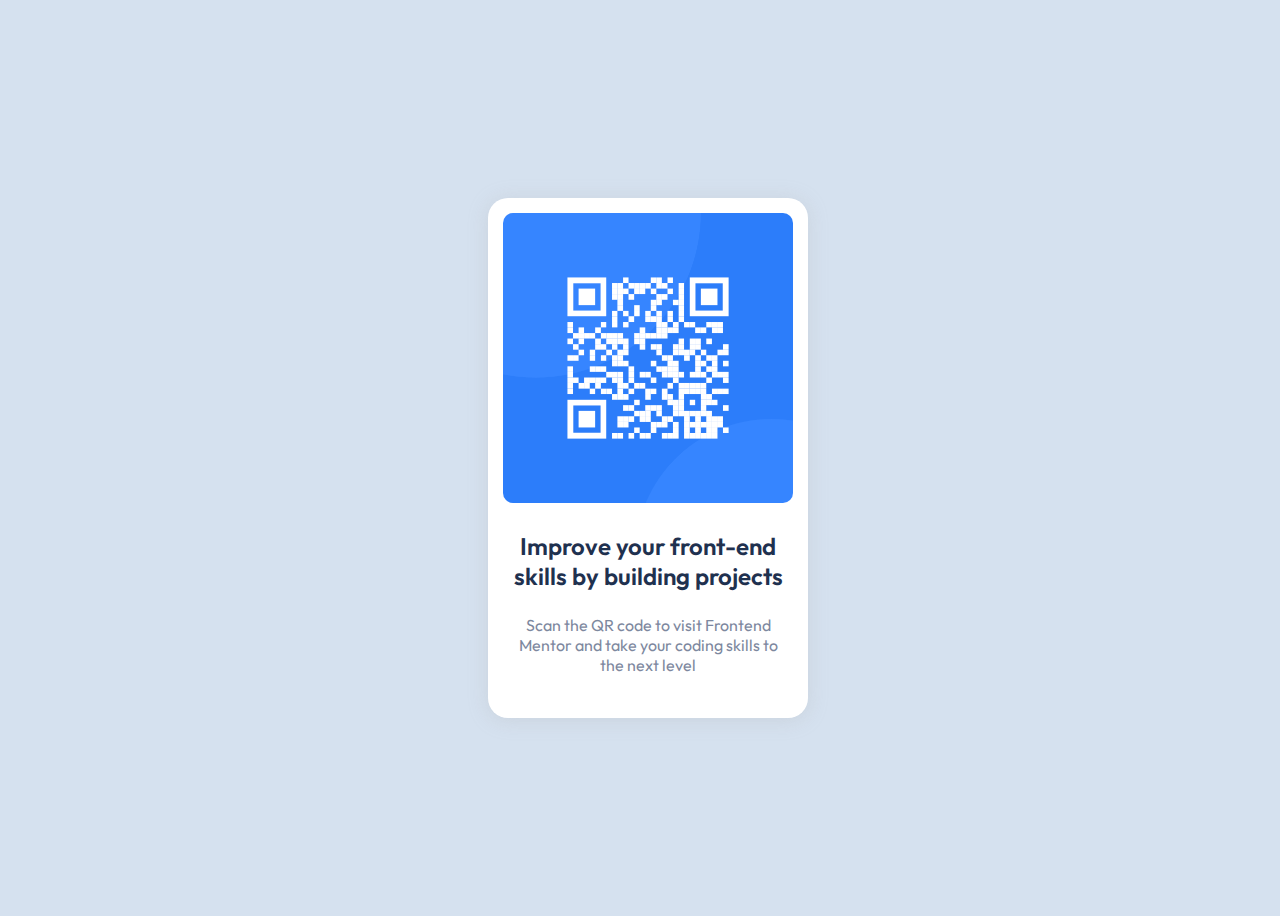
==== QR_Code/index.html @ 0fdc7521 "Initial Commit" ====
<!DOCTYPE html>
<html lang="en">
<head>
  <meta charset="UTF-8">
  <meta name="viewport" content="width=device-width, initial-scale=1.0"> <!-- displays site properly based on user's device -->

  <link rel="icon" type="image/png" sizes="32x32" href="./images/favicon-32x32.png">
  
  <title>Frontend Mentor | QR code component</title>
  <link rel="stylesheet" href="style.css">
  <style>
    .attribution { font-size: 11px; text-align: center; }
    .attribution a { color: hsl(228, 45%, 44%); }
  </style>
</head>
<body>

  <div class="wrapper">
    <div class="container">
      <img src="images/image-qr-code.png" alt="">
      <p class="head">Improve your front-end skills by building projects</p>
      <p class="para">Scan the QR code to visit Frontend Mentor and take your coding skills to the next level</p>
    </div>
  </div>
  
  <!-- <div class="attribution">
    Challenge by <a href="https://www.frontendmentor.io?ref=challenge" target="_blank">Frontend Mentor</a>. 
    Coded by <a href="#">Your Name Here</a>.
  </div> -->
</body>
</html>
---- QR_Code/style.css ----
@import url('https://fonts.googleapis.com/css2?family=Outfit:wght@100..900&display=swap');
body {
    font-family: "Outfit", sans-serif;
    background: #D5E1EF;
    height: 100vh;
    width: 100vw;
}

.wrapper {
    height: 100%;
    width: 100%;
    position: relative;
}

.container {
    box-sizing: border-box;
    height: 520px;
    width: 320px;
    background-color: white;
    border-radius: 20px;
    position: absolute;
    top: 50%;
    left: 50%;
    transform: translate(-50%, -50%);
    padding: 15px;
    box-shadow: 0px 2px 20px rgba(172, 170, 170, 0.264);
}

.container img {
    width: 290px;
    border-radius: 10px;
}

.head {
    font-weight: 600;
    color: #1F314F;
    font-size: 1.5em;
    text-align: center;
}

.para {
    font-size: 1em;
    color: #7D889E;
    text-align: center;
    margin: 5px;
}
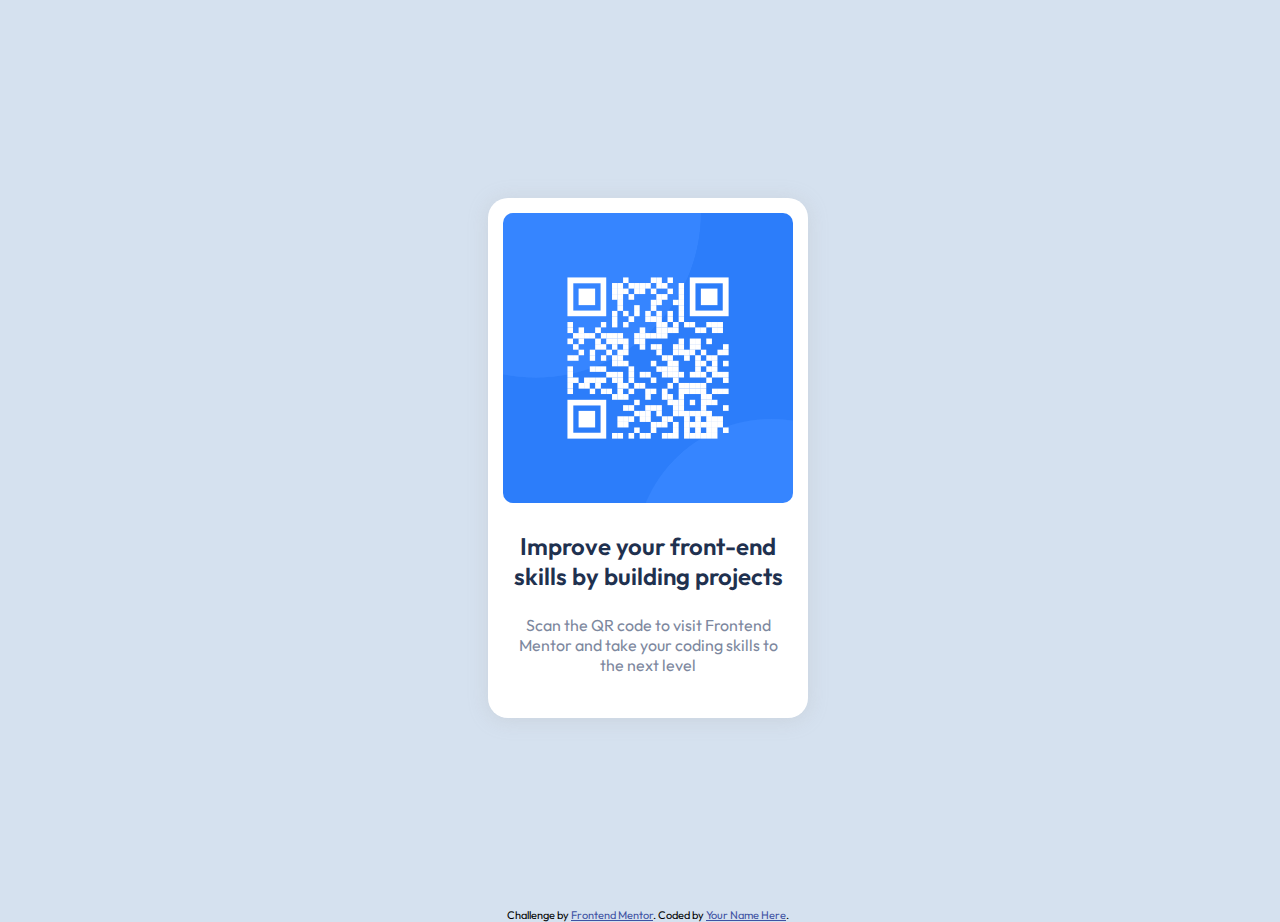
==== commit e3e2b4eb: "Update index.html" ====
--- a/QR_Code/index.html
+++ b/QR_Code/index.html
@@ -23,9 +23,9 @@
     </div>
   </div>
   
-  <!-- <div class="attribution">
+  <div class="attribution">
     Challenge by <a href="https://www.frontendmentor.io?ref=challenge" target="_blank">Frontend Mentor</a>. 
     Coded by <a href="#">Your Name Here</a>.
-  </div> -->
+  </div> 
 </body>
-</html>+</html>
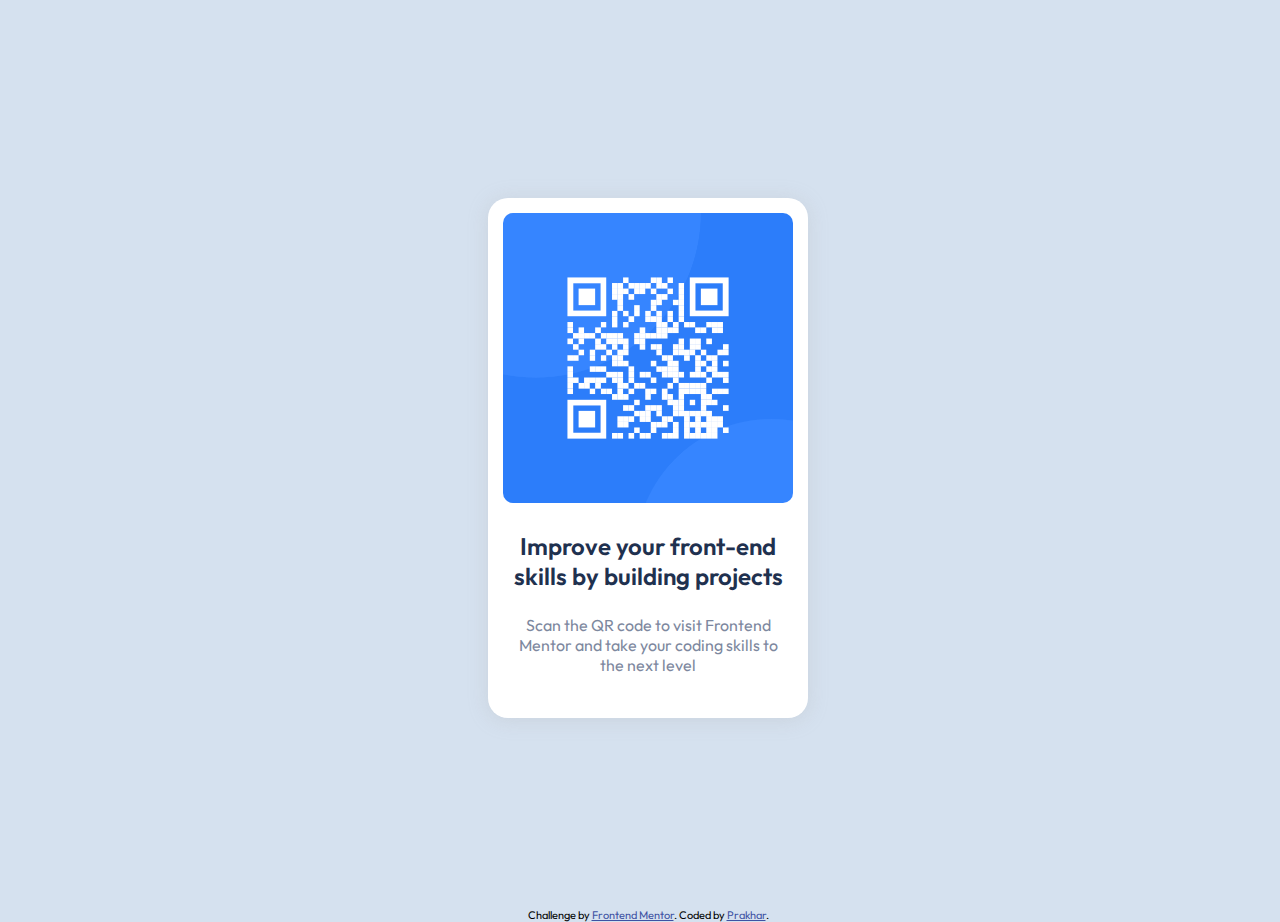
==== commit 9c0336c4: "Update index.html" ====
--- a/QR_Code/index.html
+++ b/QR_Code/index.html
@@ -25,7 +25,7 @@
   
   <div class="attribution">
     Challenge by <a href="https://www.frontendmentor.io?ref=challenge" target="_blank">Frontend Mentor</a>. 
-    Coded by <a href="#">Your Name Here</a>.
+    Coded by <a href="#">Prakhar</a>.
   </div> 
 </body>
 </html>
